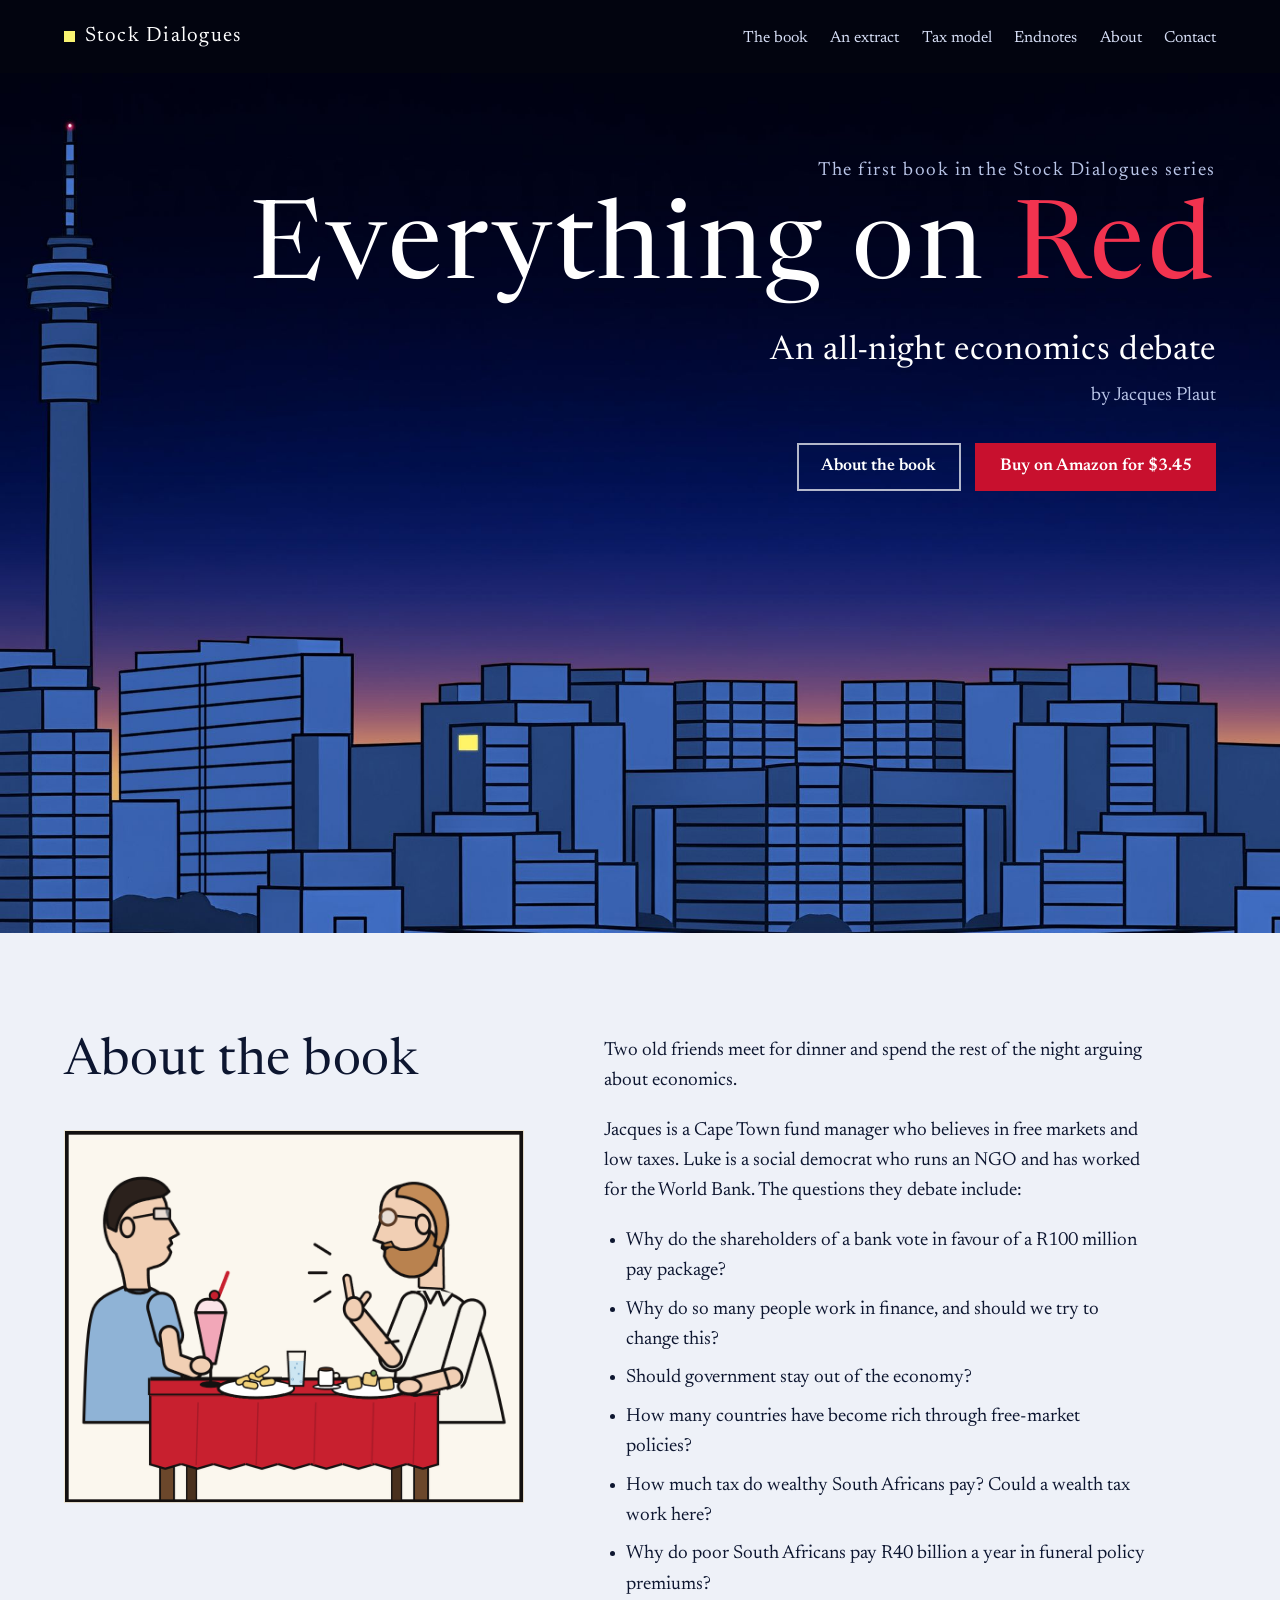
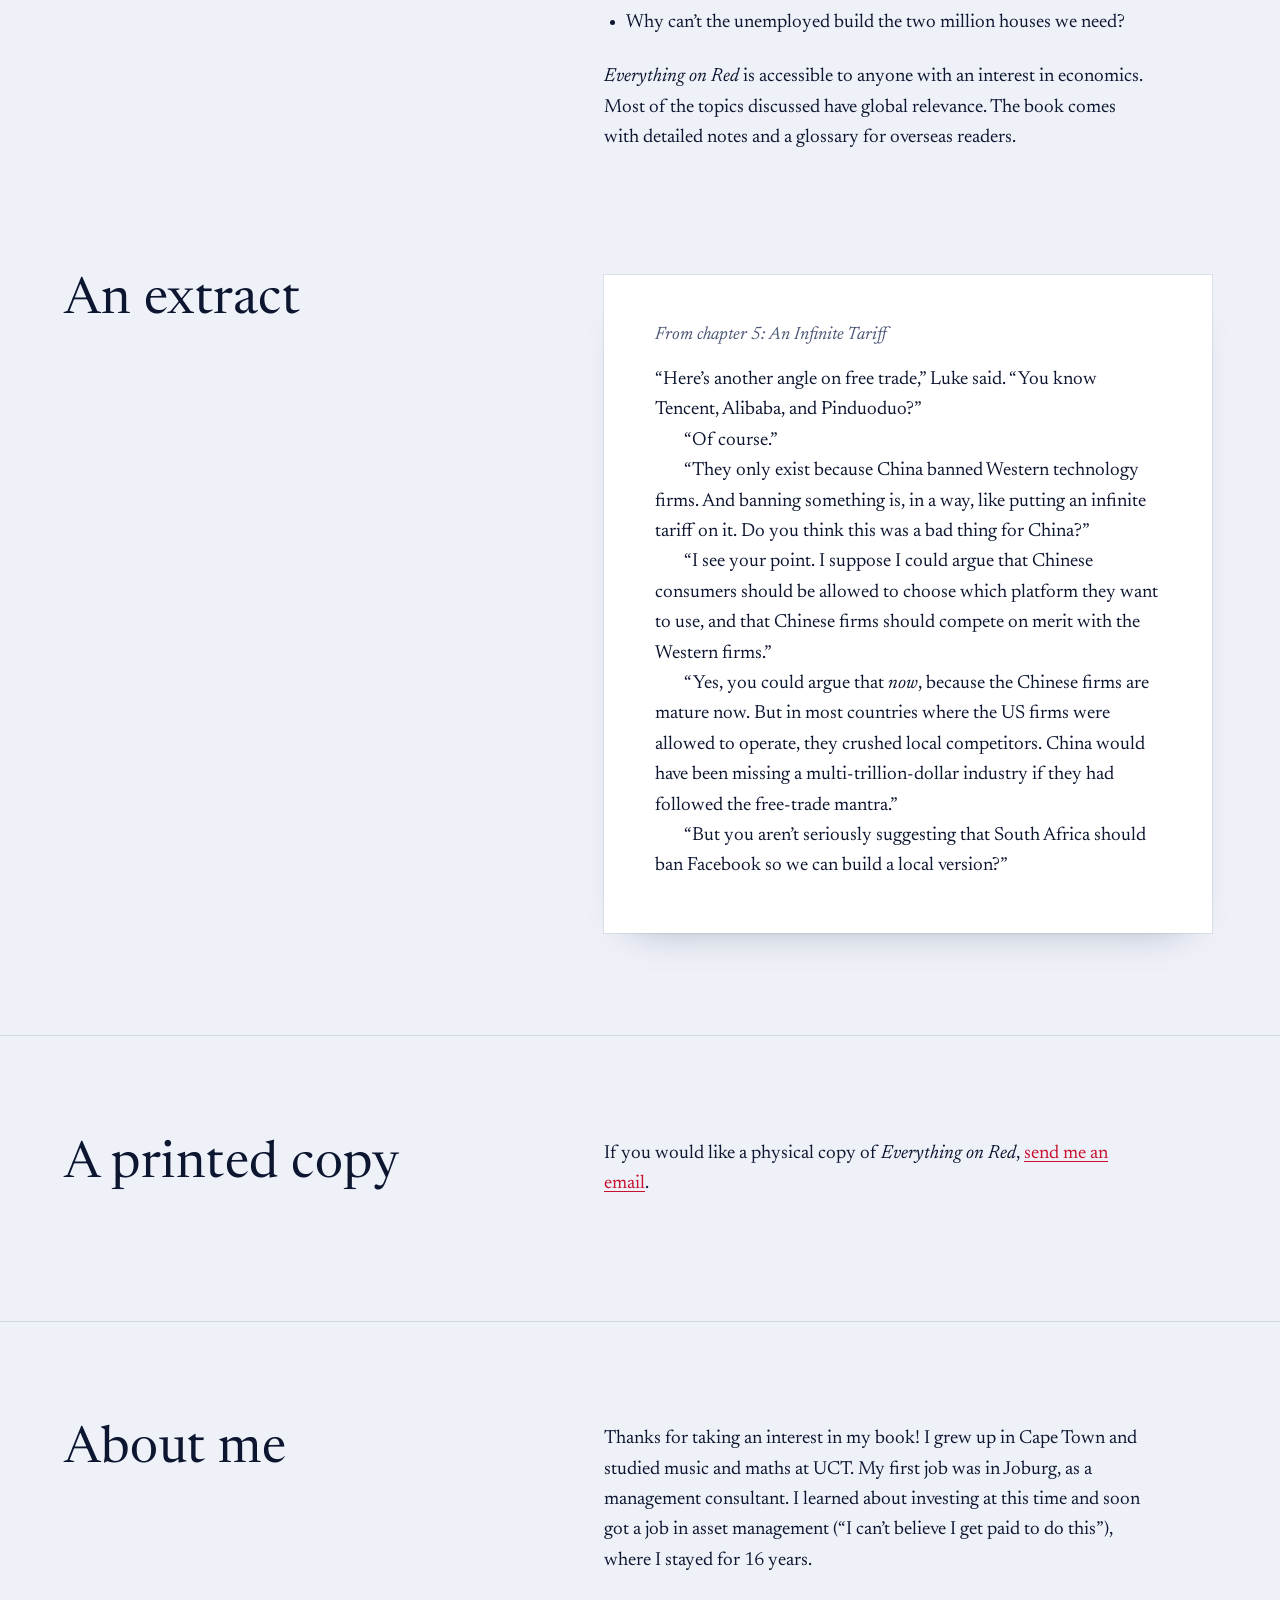
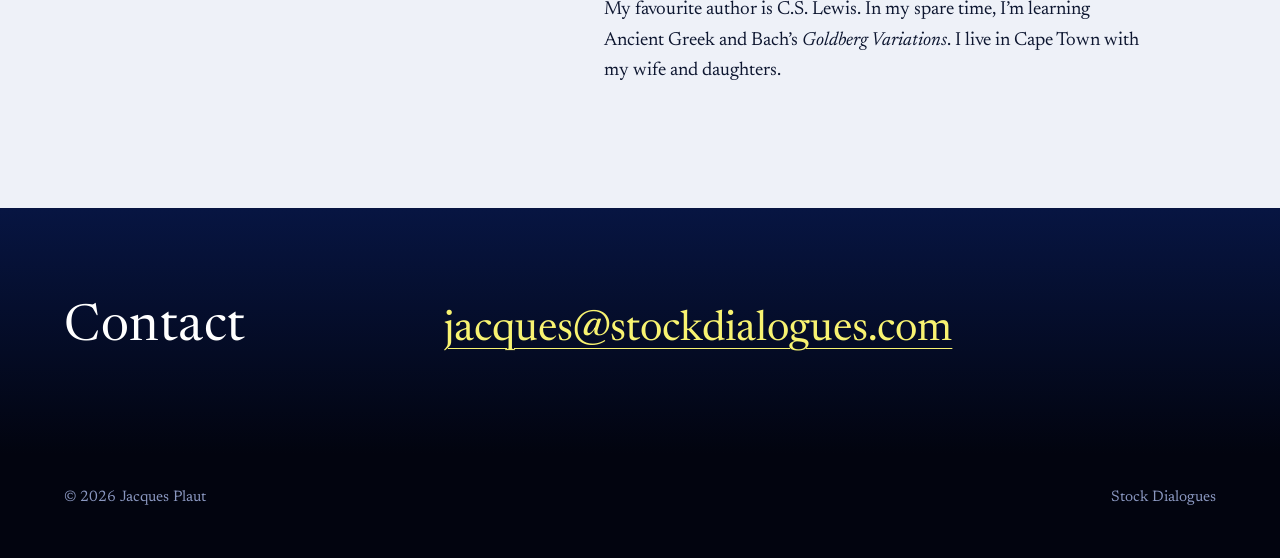
==== index.html @ 253b01ac "Stock Dialogues website" ====
<!doctype html>
<html lang="en-ZA">
<head>
  <meta charset="utf-8">
  <meta name="viewport" content="width=device-width, initial-scale=1">
  <title>Everything on Red by Jacques Plaut | Stock Dialogues</title>
  <meta name="description" content="Everything on Red by Jacques Plaut. Two old friends meet for dinner and spend the rest of the night arguing about economics.">
  <meta property="og:title" content="Everything on Red by Jacques Plaut">
  <meta property="og:description" content="Two old friends meet for dinner and spend the rest of the night arguing about economics.">
  <meta property="og:type" content="book">
  <meta property="og:url" content="https://www.stockdialogues.com/">
  <link rel="canonical" href="https://www.stockdialogues.com/">
  <link rel="icon" href="favicon.svg" type="image/svg+xml">
  <link rel="preconnect" href="https://fonts.googleapis.com">
  <link rel="preconnect" href="https://fonts.gstatic.com" crossorigin>
  <link href="https://fonts.googleapis.com/css2?family=Newsreader:ital,opsz,wght@0,6..72,300;0,6..72,400;0,6..72,600;1,6..72,400&display=swap" rel="stylesheet">
  <link rel="stylesheet" href="style.css?v=20261117">
</head>
<body>
<a class="skip" href="#main">Skip to content</a>

<header class="site-header">
  <div class="wrap">
    <span class="wordmark"><span class="light" aria-hidden="true"></span>Stock Dialogues</span>
    <nav class="site-nav" aria-label="Main">
      <a href="#book">The book</a>
      <a href="#extract">An extract</a>
      <a href="tax-model.html">Tax model</a>
      <a href="notes.html">Endnotes</a>
      <a href="#author">About</a>
      <a href="#contact">Contact</a>
    </nav>
  </div>
</header>

<main id="main">

  <section class="hero" aria-labelledby="title">
    <img class="hero-art" src="images/hero.jpg" width="2000" height="1344" alt="" aria-hidden="true">
    <div class="wrap">
      <p class="hero-series">The first book in the Stock Dialogues series</p>
      <h1 id="title">Everything on <span class="red">Red</span></h1>
      <p class="hero-sub">An all-night economics debate</p>
      <p class="byline">by Jacques Plaut</p>
      <div class="actions">
        <a class="btn" href="#book">About the book</a>
        <a class="btn btn-buy" href="https://www.amazon.com/dp/B0HR61LP95?th=1">Buy on Amazon for $3.45</a>
      </div>
    </div>
  </section>

  <section class="section" id="book" aria-labelledby="book-h">
    <div class="wrap cols">
      <div class="side side-stack">
        <h2 id="book-h">About the book</h2>
        <img src="images/dinner.png" width="996" height="808" alt="Illustration: Jacques, with a strawberry milkshake, and Luke, with an espresso and a glass of sparkling water, arguing across a table with a red tablecloth">
      </div>
      <div class="main">
        <p>Two old friends meet for dinner and spend the rest of the night arguing about economics.</p>
        <p>Jacques is a Cape Town fund manager who believes in free markets and low taxes. Luke is a social democrat who runs an NGO and has worked for the World Bank. The questions they debate include:</p>
        <ul class="questions">
          <li>Why do the shareholders of a bank vote in favour of a R100 million pay package?</li>
          <li>Why do so many people work in finance, and should we try to change this?</li>
          <li>Should government stay out of the economy?</li>
          <li>How many countries have become rich through free-market policies?</li>
          <li>How much tax do wealthy South Africans pay? Could a wealth tax work here?</li>
          <li>Why do poor South Africans pay R40 billion a year in funeral policy premiums?</li>
          <li>Why can’t the unemployed build the two million houses we need?</li>
        </ul>
        <p><i>Everything on Red</i> is accessible to anyone with an interest in economics. Most of the topics discussed have global relevance. The book comes with detailed notes and a glossary for overseas readers.</p>
      </div>
    </div>
  </section>

  <section class="section flush-top" id="extract" aria-labelledby="extract-h">
    <div class="wrap cols">
      <h2 class="side" id="extract-h">An extract</h2>
      <article class="page">
        <h3>From chapter 5: An Infinite Tariff</h3>
        <p>“Here’s another angle on free trade,” Luke said. “You know Tencent, Alibaba, and Pinduoduo?”</p>
        <p>“Of course.”</p>
        <p>“They only exist because China banned Western technology firms. And banning something is, in a way, like putting an infinite tariff on it. Do you think this was a bad thing for China?”</p>
        <p>“I see your point. I suppose I could argue that Chinese consumers should be allowed to choose which platform they want to use, and that Chinese firms should compete on merit with the Western firms.”</p>
        <p>“Yes, you could argue that <i>now</i>, because the Chinese firms are mature now. But in most countries where the US firms were allowed to operate, they crushed local competitors. China would have been missing a multi-trillion-dollar industry if they had followed the free-trade mantra.”</p>
        <p>“But you aren’t seriously suggesting that South Africa should ban Facebook so we can build a local version?”</p>
      </article>
    </div>
  </section>

  <section class="section ruled" id="print" aria-labelledby="print-h">
    <div class="wrap cols">
      <h2 class="side" id="print-h">A printed copy</h2>
      <div class="main">
        <p>If you would like a physical copy of <i>Everything on Red</i>, <a href="mailto:jacques@stockdialogues.com?subject=Physical%20copy%20of%20Everything%20on%20Red">send me an email</a>.</p>
      </div>
    </div>
  </section>

  <section class="section ruled" id="author" aria-labelledby="author-h">
    <div class="wrap cols">
      <h2 class="side" id="author-h">About me</h2>
      <div class="main">
        <p>Thanks for taking an interest in my book! I grew up in Cape Town and studied music and maths at UCT. My first job was in Joburg, as a management consultant. I learned about investing at this time and soon got a job in asset management (“I can’t believe I get paid to do this”), where I stayed for 16 years.</p>
        <p>My favourite author is C.S. Lewis. In my spare time, I’m learning Ancient Greek and Bach’s <i>Goldberg Variations</i>. I live in Cape Town with my wife and daughters.</p>
      </div>
    </div>
  </section>

  <section class="contact" id="contact" aria-labelledby="contact-h">
    <div class="wrap cols">
      <h2 class="side" id="contact-h">Contact</h2>
      <a class="email" href="mailto:jacques@stockdialogues.com">jacques@stockdialogues.com</a>
    </div>
  </section>

</main>

<footer class="site-footer">
  <div class="wrap">
    <span>© 2026 Jacques Plaut</span>
    <span>Stock Dialogues</span>
  </div>
</footer>
<!-- Cloudflare Web Analytics --><script type='module' src='https://static.cloudflareinsights.com/beacon.min.js' data-cf-beacon='{"token": "83130190040b4388af3e68f69cc9f07f"}'></script><!-- End Cloudflare Web Analytics -->
</body>
</html>
---- style.css ----
/* Stock Dialogues — author site for Jacques Plaut
   Night sky over Johannesburg, Hillbrow Tower, a line of dawn, red for "Red". */
:root {
  --sky-top: #02040F;
  --sky: #071542;
  --sky-low: #0F2A7A;
  --building: #4466B0;
  --window: #F8F371;
  --red: #C8102E;
  --red-on-dark: #F2334F;
  --paper: #EEF1F8;
  --ink: #0D1630;
  --ink-soft: #4B5675;
  --serif: "Newsreader", "Georgia", serif;
}

*, *::before, *::after { box-sizing: border-box; }
html { -webkit-text-size-adjust: 100%; scroll-behavior: smooth; }
@media (prefers-reduced-motion: reduce) { html { scroll-behavior: auto; } }

body {
  margin: 0;
  background: var(--paper);
  color: var(--ink);
  font-family: var(--serif);
  font-size: 1.1875rem;
  line-height: 1.6;
  font-optical-sizing: auto;
  text-rendering: optimizeLegibility;
}

img { max-width: 100%; height: auto; display: block; }
a { color: var(--red); text-underline-offset: 0.18em; text-decoration-thickness: 1px; }
a:hover { color: #A50C25; text-decoration-thickness: 2px; }
:focus-visible { outline: 3px solid #F0862A; outline-offset: 3px; border-radius: 2px; }

.wrap { width: min(72rem, 100% - 2rem); margin-inline: auto; }

h1, h2, h3 { font-family: var(--serif); font-weight: 400; line-height: 1.05; margin: 0; }
h2 { font-size: clamp(2.1rem, 1.5rem + 2.4vw, 3.2rem); letter-spacing: 0.01em; }
p { margin: 0 0 1em; }

.skip { position: absolute; left: -999px; top: 0; background: var(--ink); color: #fff; padding: .5rem 1rem; z-index: 10; }
.skip:focus { left: 1rem; }

/* ---------- Header ---------- */
.site-header { padding: 1.25rem 0; background: var(--sky-top); color: #fff; }
.site-header .wrap { display: flex; align-items: baseline; justify-content: space-between; gap: 1rem; flex-wrap: wrap; }
.wordmark { font-size: 1.3rem; letter-spacing: .06em; color: #fff; text-decoration: none; display: inline-flex; align-items: center; gap: .6rem; }
.wordmark:hover { color: #fff; }
.light { display: inline-block; width: 11px; height: 11px; background: var(--window); flex: none; }
.site-nav { display: flex; gap: .6rem 1.4rem; flex-wrap: wrap; font-size: 1rem; }
.site-nav a { color: #D6DEF5; text-decoration: none; }
.site-nav a:hover, .site-nav a[aria-current="page"] { color: #fff; text-decoration: underline; }

/* ---------- Hero: the cover's night sky and Hillbrow Tower ---------- */
.hero {
  position: relative; overflow: hidden; color: #fff; background: var(--sky-top);
  height: max(640px, calc(100vw * 1680 / 2500));
}
.hero-art { position: absolute; inset: 0; width: 100%; height: 100%; object-fit: cover; object-position: left top; }
.hero .wrap { position: relative; z-index: 1; padding-top: clamp(3rem, 6.5vw, 6.5rem); padding-bottom: 3rem; text-align: right; }
.hero .actions { justify-content: flex-end; }
.hero-series { color: #B9C5E8; letter-spacing: .08em; margin-bottom: .75rem; }
.hero h1 { font-size: clamp(3.2rem, 1.2rem + 7vw, 7.75rem); line-height: 1; letter-spacing: .03em; }
.hero h1 .red { color: var(--red-on-dark); }
.hero-sub { font-size: clamp(1.5rem, 1.1rem + 1.4vw, 2.125rem); line-height: 1.25; letter-spacing: .02em; margin: 1.4rem 0 .5rem; }
.byline { color: #B9C5E8; margin-bottom: 2rem; }
.actions { display: flex; gap: .9rem; flex-wrap: wrap; align-items: center; }
.btn {
  display: inline-block; font-family: var(--serif); font-size: 1.0625rem; font-weight: 600; line-height: 1.2;
  padding: .75rem 1.4rem; border: 2px solid rgba(255,255,255,.7); color: #fff; text-decoration: none;
}
.btn:hover { background: #fff; color: var(--ink); border-color: #fff; text-decoration: none; }
.btn[aria-disabled="true"] { border: 2px dashed rgba(185,197,232,.6); color: #B9C5E8; cursor: default; background: transparent; }

/* ---------- Content sections ---------- */
.section { padding: clamp(4rem, 8vw, 6.5rem) 0; }
.section.ruled { border-top: 1px solid rgba(13,22,48,.12); }
.section.flush-top { padding-top: 0; }
.cols { display: flex; flex-wrap: wrap; gap: 2rem 5rem; }
.cols > .side { flex: 1 1 300px; max-width: 460px; min-width: 0; }
.cols > .main { flex: 999 1 420px; max-width: 34rem; min-width: 0; }
.side-stack { display: flex; flex-direction: column; gap: 2.5rem; }

.questions { margin: 0 0 1.5rem; padding-left: 1.4rem; }
.questions li { margin-bottom: .5rem; }

.page {
  background: #fff; padding: clamp(1.75rem, 4vw, 3.5rem); max-width: 38rem;
  box-shadow: 0 0 0 1px rgba(13,22,48,.08), 0 20px 40px -30px rgba(13,22,48,.4);
}
.cols > .page { flex: 999 1 420px; min-width: 0; }
.page h3 { font-size: 1.125rem; font-style: italic; color: var(--ink-soft); margin-bottom: 1.25rem; }
.page p { margin: 0; text-indent: 1.5em; }
.page p:first-of-type { text-indent: 0; }

/* ---------- Contact ---------- */
.contact { background: linear-gradient(to bottom, var(--sky) 0%, var(--sky-top) 100%); color: #DCE4F8; padding: clamp(4rem, 7vw, 6rem) 0; }
.contact .cols { align-items: baseline; gap: 1.5rem 5rem; }
.contact h2 { color: #fff; }
.email { flex: 999 1 420px; min-width: 0; font-size: clamp(1.5rem, 1rem + 2.4vw, 2.625rem); color: var(--window); word-break: break-word; }
.email:hover { color: #fff; }

/* ---------- Footer ---------- */
.site-footer { padding: 2rem 0 3rem; font-size: .95rem; color: #8A97C0; background: var(--sky-top); }
.site-footer a { color: #C9D3F0; }
.site-footer .wrap { display: flex; justify-content: space-between; gap: 1rem; flex-wrap: wrap; }

/* ---------- Inner pages ---------- */
.inner { padding: clamp(3rem, 6vw, 5rem) 0 clamp(4rem, 8vw, 7.5rem); }
.inner .cols { align-items: flex-start; gap: 3rem 5rem; }
.inner .cols > .main { flex: 6 1 360px; }
.inner .cols > .art { flex: 5 1 340px; min-width: 0; }
.inner h1 { font-size: clamp(2.6rem, 1.6rem + 4vw, 4.5rem); margin-bottom: 1.5rem; }
.src { font-style: italic; font-size: 1rem; color: var(--ink-soft); margin-top: -.6em; }
.placeholder { background: #FFF7C2; outline: 1px dashed #B9962A; padding: .1em .35em; }

/* ---------- Notes page ---------- */
.notes-page h1 { margin-bottom: 1.25rem; }
.chapter-jump { margin: 0 0 3rem; padding: 1.25rem 0; border-top: 1px solid rgba(13,22,48,.12); border-bottom: 1px solid rgba(13,22,48,.12); }
.chapter-jump p { margin: 0 0 .6rem; font-style: italic; color: var(--ink-soft); font-size: 1rem; }
.chapter-jump ol { list-style: none; margin: 0; padding: 0; display: flex; flex-wrap: wrap; gap: .5rem; }
.chapter-jump a {
  display: inline-grid; place-items: center; min-width: 2.75rem; height: 2.75rem; padding: 0 .5rem;
  border: 1px solid rgba(13,22,48,.25); color: var(--ink); text-decoration: none; font-size: 1.05rem; background: #fff;
}
.chapter-jump a:hover { border-color: var(--red); color: var(--red); }
.notes-body { max-width: 40rem; }
.notes-body h2 { font-size: clamp(1.6rem, 1.2rem + 1.2vw, 2.1rem); margin: 3rem 0 1rem; scroll-margin-top: 1rem; }
.notes-body p { hyphens: auto; }
.notes-body a { overflow-wrap: anywhere; }
.notes-body blockquote { margin: 0 0 1em; padding-left: 1.25rem; border-left: 3px solid rgba(13,22,48,.18); }
.to-top { margin-top: 3rem; }

/* Phones: taller hero, text kept clear of the tower */
@media (max-width: 600px) {
  .hero { height: 860px; }
  .hero .wrap { padding-left: 128px; padding-top: 2.5rem; }
  .hero h1 { font-size: 2.75rem; }
  .hero-sub { font-size: 1.4rem; }
}

/* Download link on the tax model page */
.download { margin: 1.75rem 0 2.5rem; }
.download a {
  display: inline-block; padding: .75rem 1.4rem; border: 2px solid var(--red); background: var(--red); color: #fff;
  font-weight: 600; text-decoration: none; line-height: 1.2;
}
.download a:hover { background: #A50C25; border-color: #A50C25; color: #fff; }
.download span { display: inline-block; margin-left: .6rem; font-size: 1rem; color: var(--ink-soft); }

/* The Amazon button stands out from the outline button beside it */
.btn-buy { background: var(--red); border-color: var(--red); }
.btn-buy:hover { background: #A50C25; border-color: #A50C25; color: #fff; }
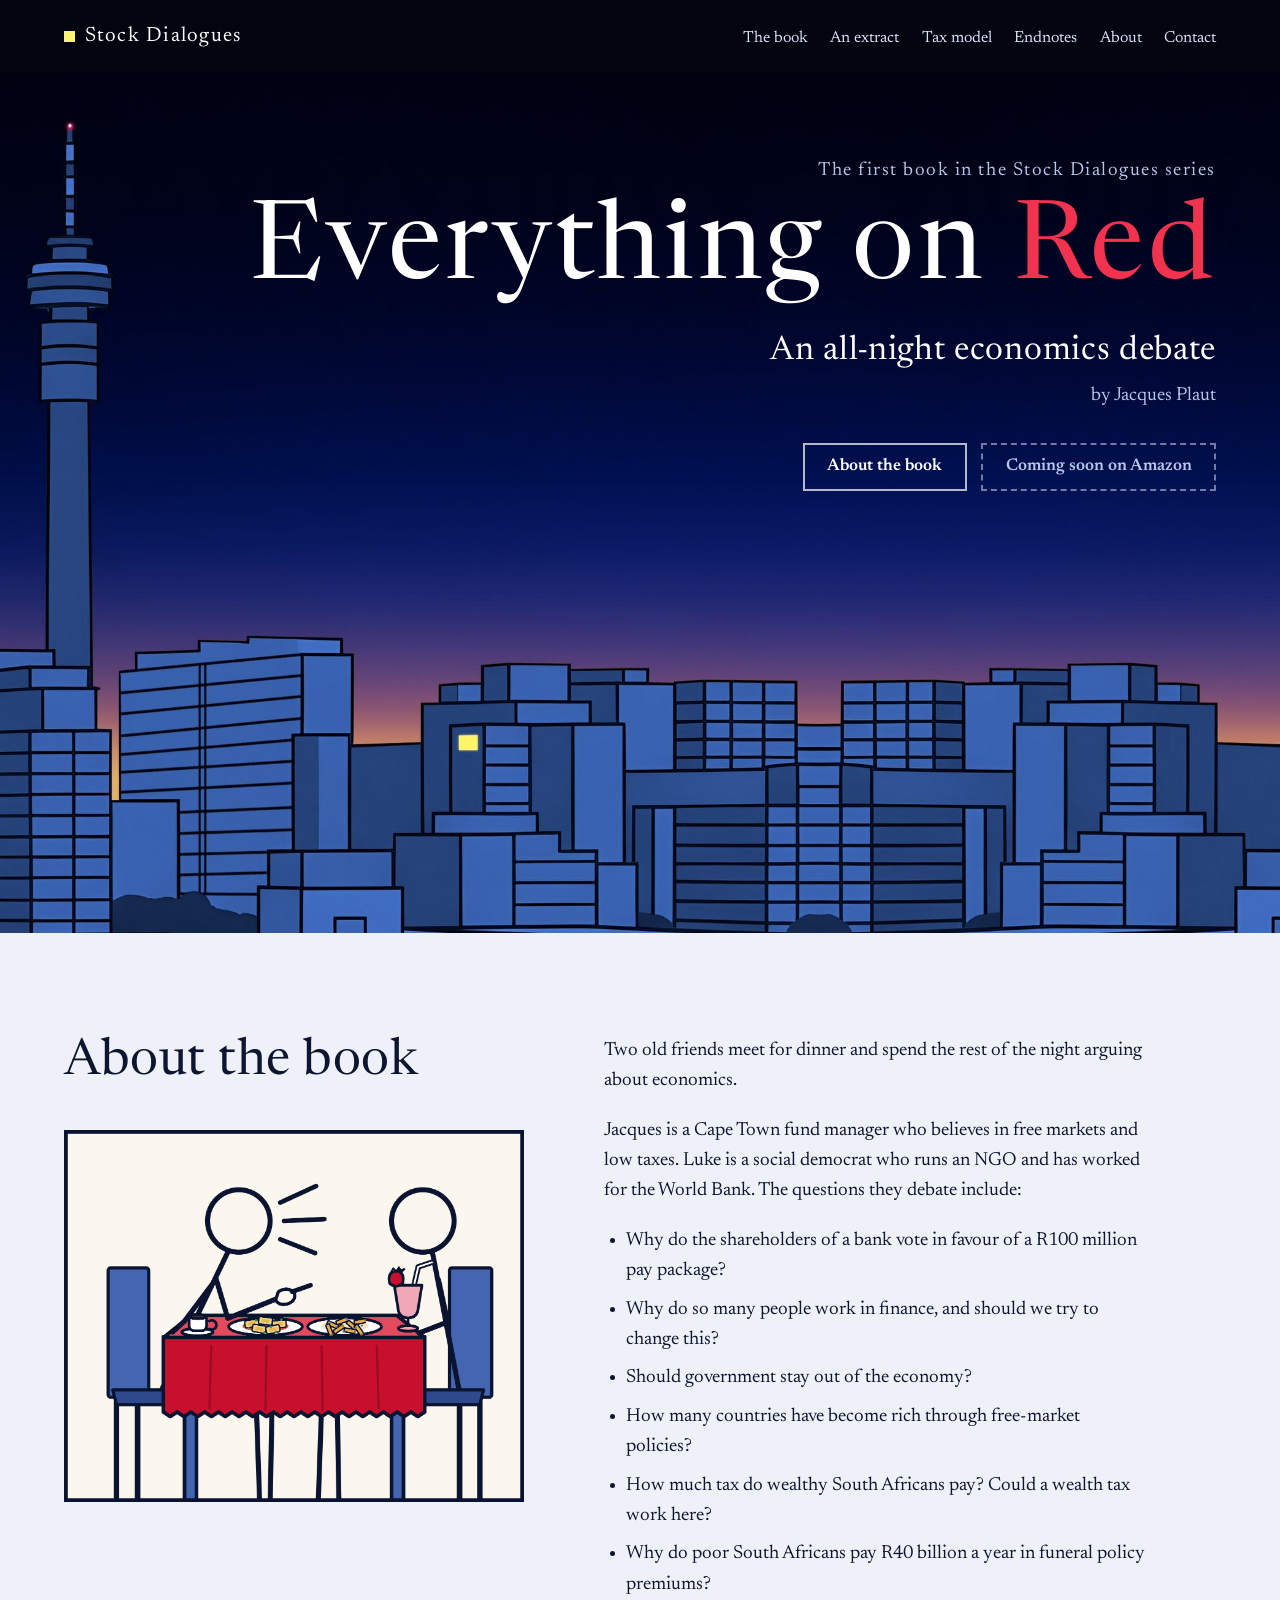
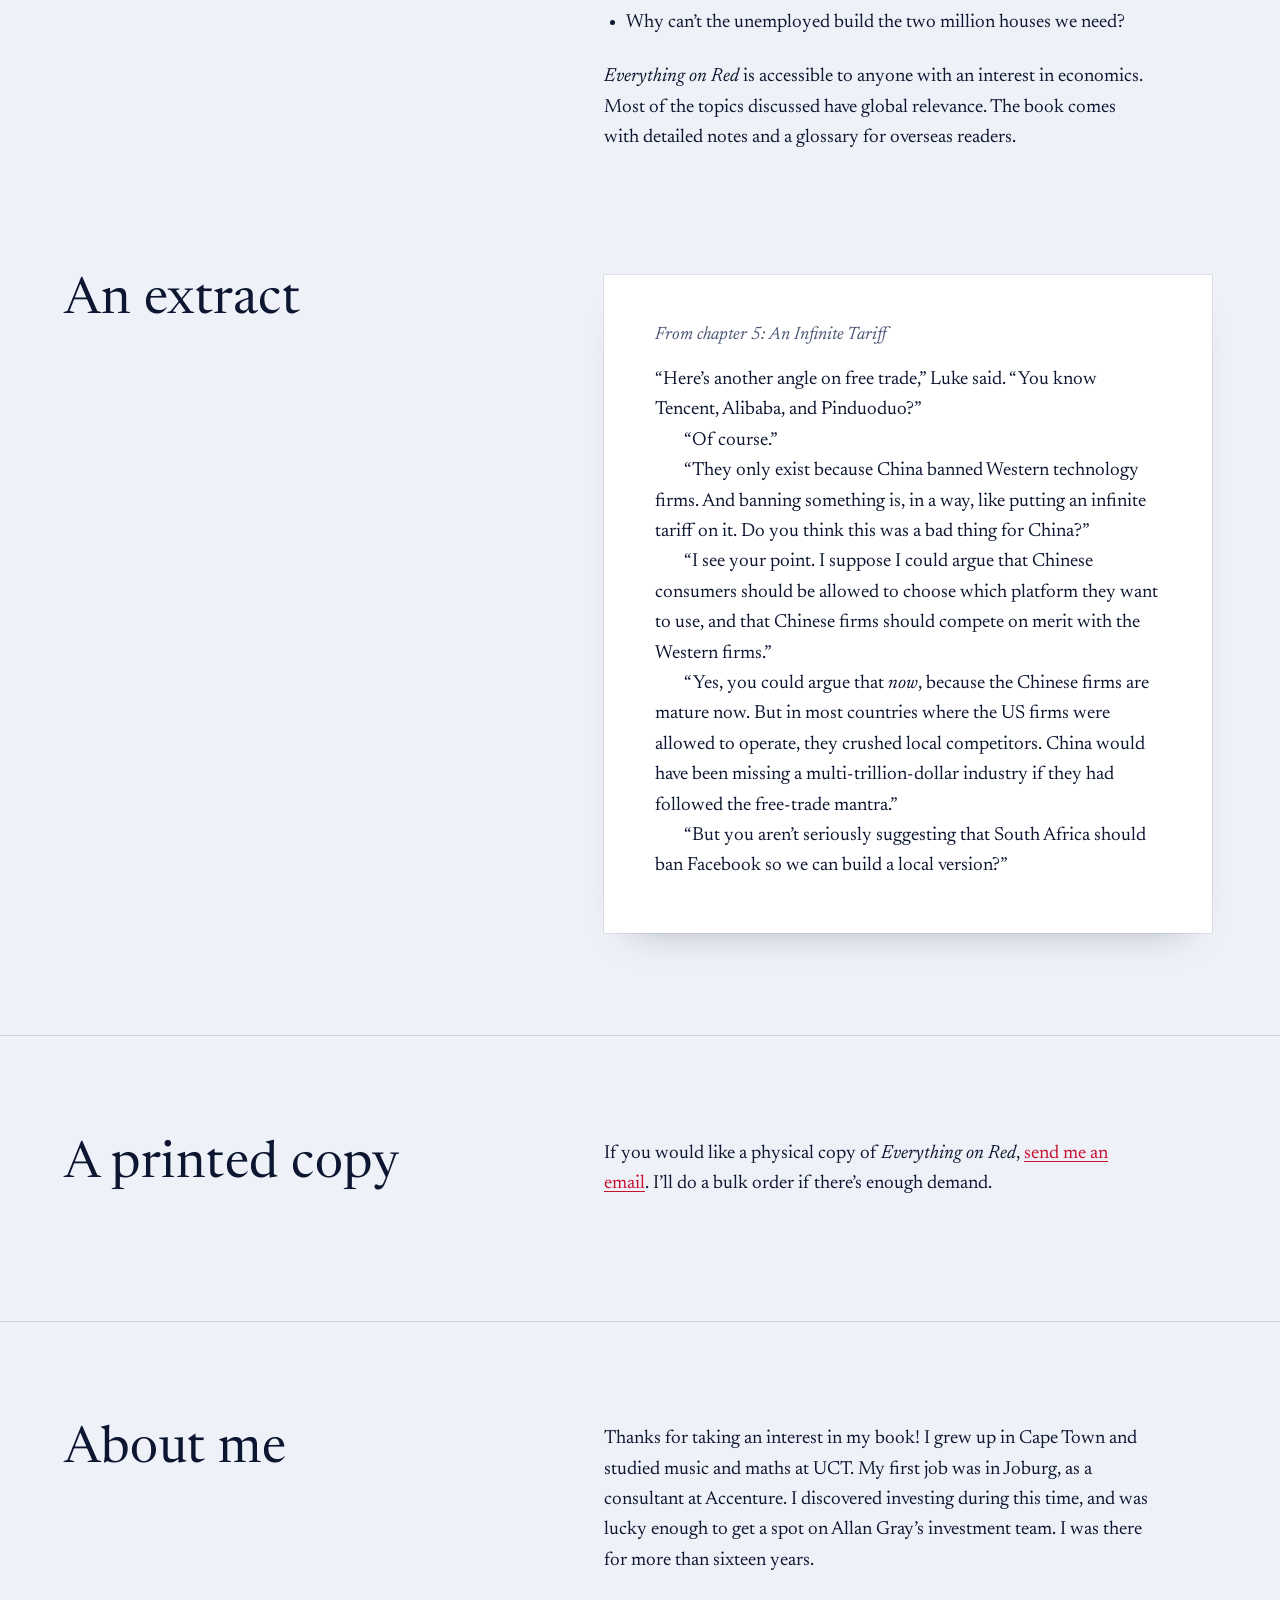
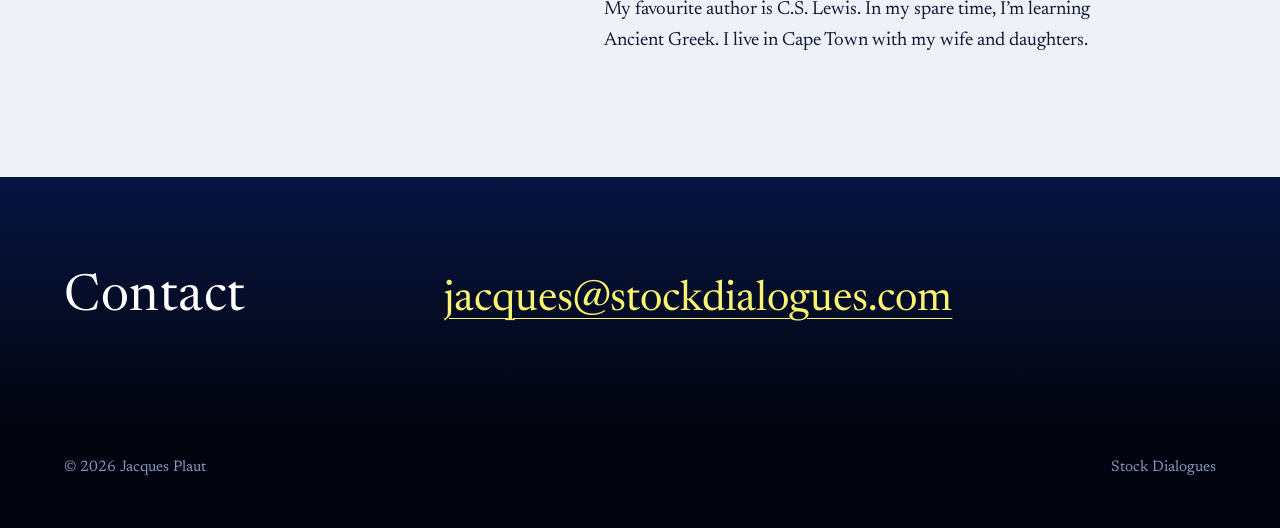
==== commit c3961000: "Stock Dialogues website" ====
--- a/index.html
+++ b/index.html
@@ -14,7 +14,7 @@
   <link rel="preconnect" href="https://fonts.googleapis.com">
   <link rel="preconnect" href="https://fonts.gstatic.com" crossorigin>
   <link href="https://fonts.googleapis.com/css2?family=Newsreader:ital,opsz,wght@0,6..72,300;0,6..72,400;0,6..72,600;1,6..72,400&display=swap" rel="stylesheet">
-  <link rel="stylesheet" href="style.css?v=20261117">
+  <link rel="stylesheet" href="style.css">
 </head>
 <body>
 <a class="skip" href="#main">Skip to content</a>
@@ -44,7 +44,9 @@
       <p class="byline">by Jacques Plaut</p>
       <div class="actions">
         <a class="btn" href="#book">About the book</a>
-        <a class="btn btn-buy" href="https://www.amazon.com/dp/B0HR61LP95?th=1">Buy on Amazon for $3.45</a>
+        <!-- When the book is live, replace this span with:
+             <a class="btn" href="AMAZON-LINK-HERE">Buy on Amazon</a> -->
+        <span class="btn" aria-disabled="true">Coming soon on Amazon</span>
       </div>
     </div>
   </section>
@@ -53,7 +55,7 @@
     <div class="wrap cols">
       <div class="side side-stack">
         <h2 id="book-h">About the book</h2>
-        <img src="images/dinner.png" width="996" height="808" alt="Illustration: Jacques, with a strawberry milkshake, and Luke, with an espresso and a glass of sparkling water, arguing across a table with a red tablecloth">
+        <img src="images/dinner.png" width="1500" height="1215" alt="Illustration: two stick figures at a restaurant table with a red tablecloth. Luke, with an espresso and a plate of ravioli, is talking and pointing; Jacques sits opposite with a strawberry milkshake and a plate of penne.">
       </div>
       <div class="main">
         <p>Two old friends meet for dinner and spend the rest of the night arguing about economics.</p>
@@ -91,7 +93,7 @@
     <div class="wrap cols">
       <h2 class="side" id="print-h">A printed copy</h2>
       <div class="main">
-        <p>If you would like a physical copy of <i>Everything on Red</i>, <a href="mailto:jacques@stockdialogues.com?subject=Physical%20copy%20of%20Everything%20on%20Red">send me an email</a>.</p>
+        <p>If you would like a physical copy of <i>Everything on Red</i>, <a href="mailto:jacques@stockdialogues.com?subject=Physical%20copy%20of%20Everything%20on%20Red">send me an email</a>. I’ll do a bulk order if there’s enough demand.</p>
       </div>
     </div>
   </section>
@@ -100,8 +102,8 @@
     <div class="wrap cols">
       <h2 class="side" id="author-h">About me</h2>
       <div class="main">
-        <p>Thanks for taking an interest in my book! I grew up in Cape Town and studied music and maths at UCT. My first job was in Joburg, as a management consultant. I learned about investing at this time and soon got a job in asset management (“I can’t believe I get paid to do this”), where I stayed for 16 years.</p>
-        <p>My favourite author is C.S. Lewis. In my spare time, I’m learning Ancient Greek and Bach’s <i>Goldberg Variations</i>. I live in Cape Town with my wife and daughters.</p>
+        <p>Thanks for taking an interest in my book! I grew up in Cape Town and studied music and maths at UCT. My first job was in Joburg, as a consultant at Accenture. I discovered investing during this time, and was lucky enough to get a spot on Allan Gray’s investment team. I was there for more than sixteen years.</p>
+        <p>My favourite author is C.S. Lewis. In my spare time, I’m learning Ancient Greek. I live in Cape Town with my wife and daughters.</p>
       </div>
     </div>
   </section>
@@ -121,6 +123,5 @@
     <span>Stock Dialogues</span>
   </div>
 </footer>
-<!-- Cloudflare Web Analytics --><script type='module' src='https://static.cloudflareinsights.com/beacon.min.js' data-cf-beacon='{"token": "83130190040b4388af3e68f69cc9f07f"}'></script><!-- End Cloudflare Web Analytics -->
 </body>
 </html>
--- a/style.css
+++ b/style.css
@@ -140,16 +140,3 @@
   .hero h1 { font-size: 2.75rem; }
   .hero-sub { font-size: 1.4rem; }
 }
-
-/* Download link on the tax model page */
-.download { margin: 1.75rem 0 2.5rem; }
-.download a {
-  display: inline-block; padding: .75rem 1.4rem; border: 2px solid var(--red); background: var(--red); color: #fff;
-  font-weight: 600; text-decoration: none; line-height: 1.2;
-}
-.download a:hover { background: #A50C25; border-color: #A50C25; color: #fff; }
-.download span { display: inline-block; margin-left: .6rem; font-size: 1rem; color: var(--ink-soft); }
-
-/* The Amazon button stands out from the outline button beside it */
-.btn-buy { background: var(--red); border-color: var(--red); }
-.btn-buy:hover { background: #A50C25; border-color: #A50C25; color: #fff; }
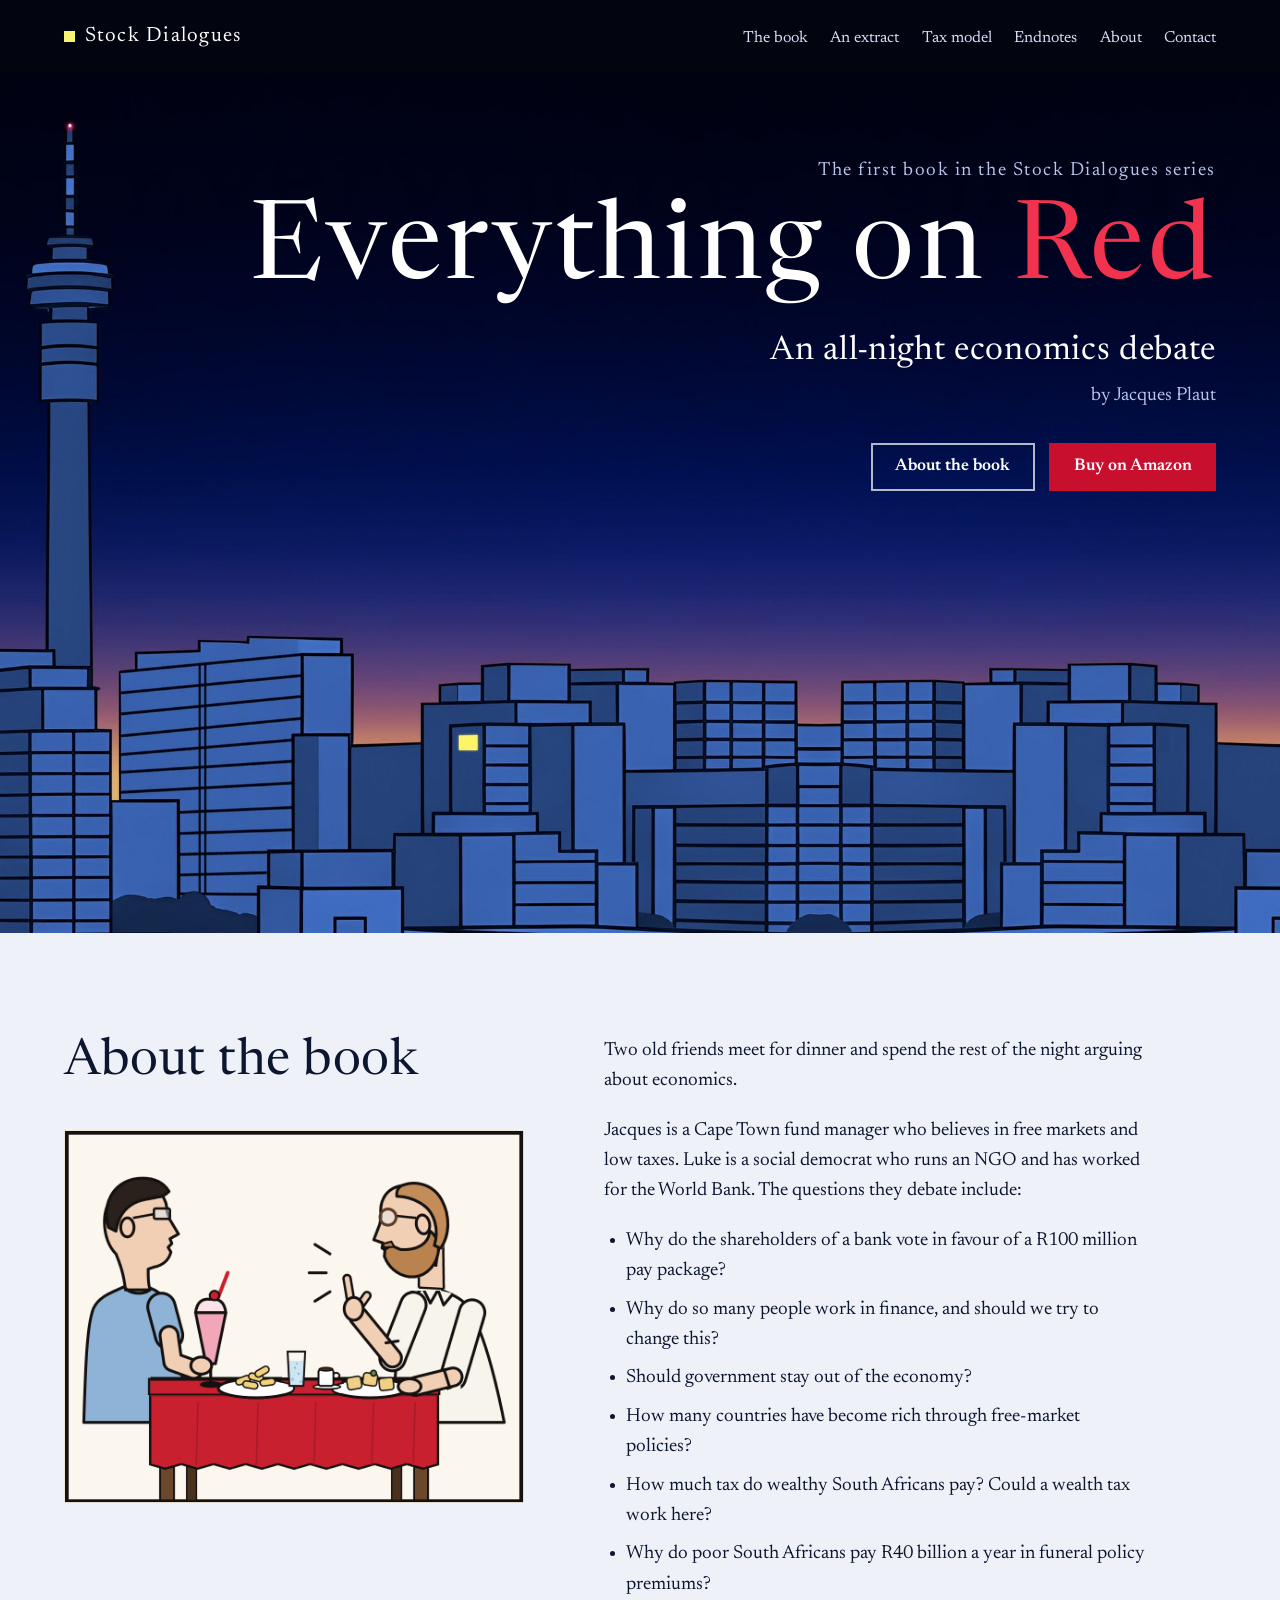
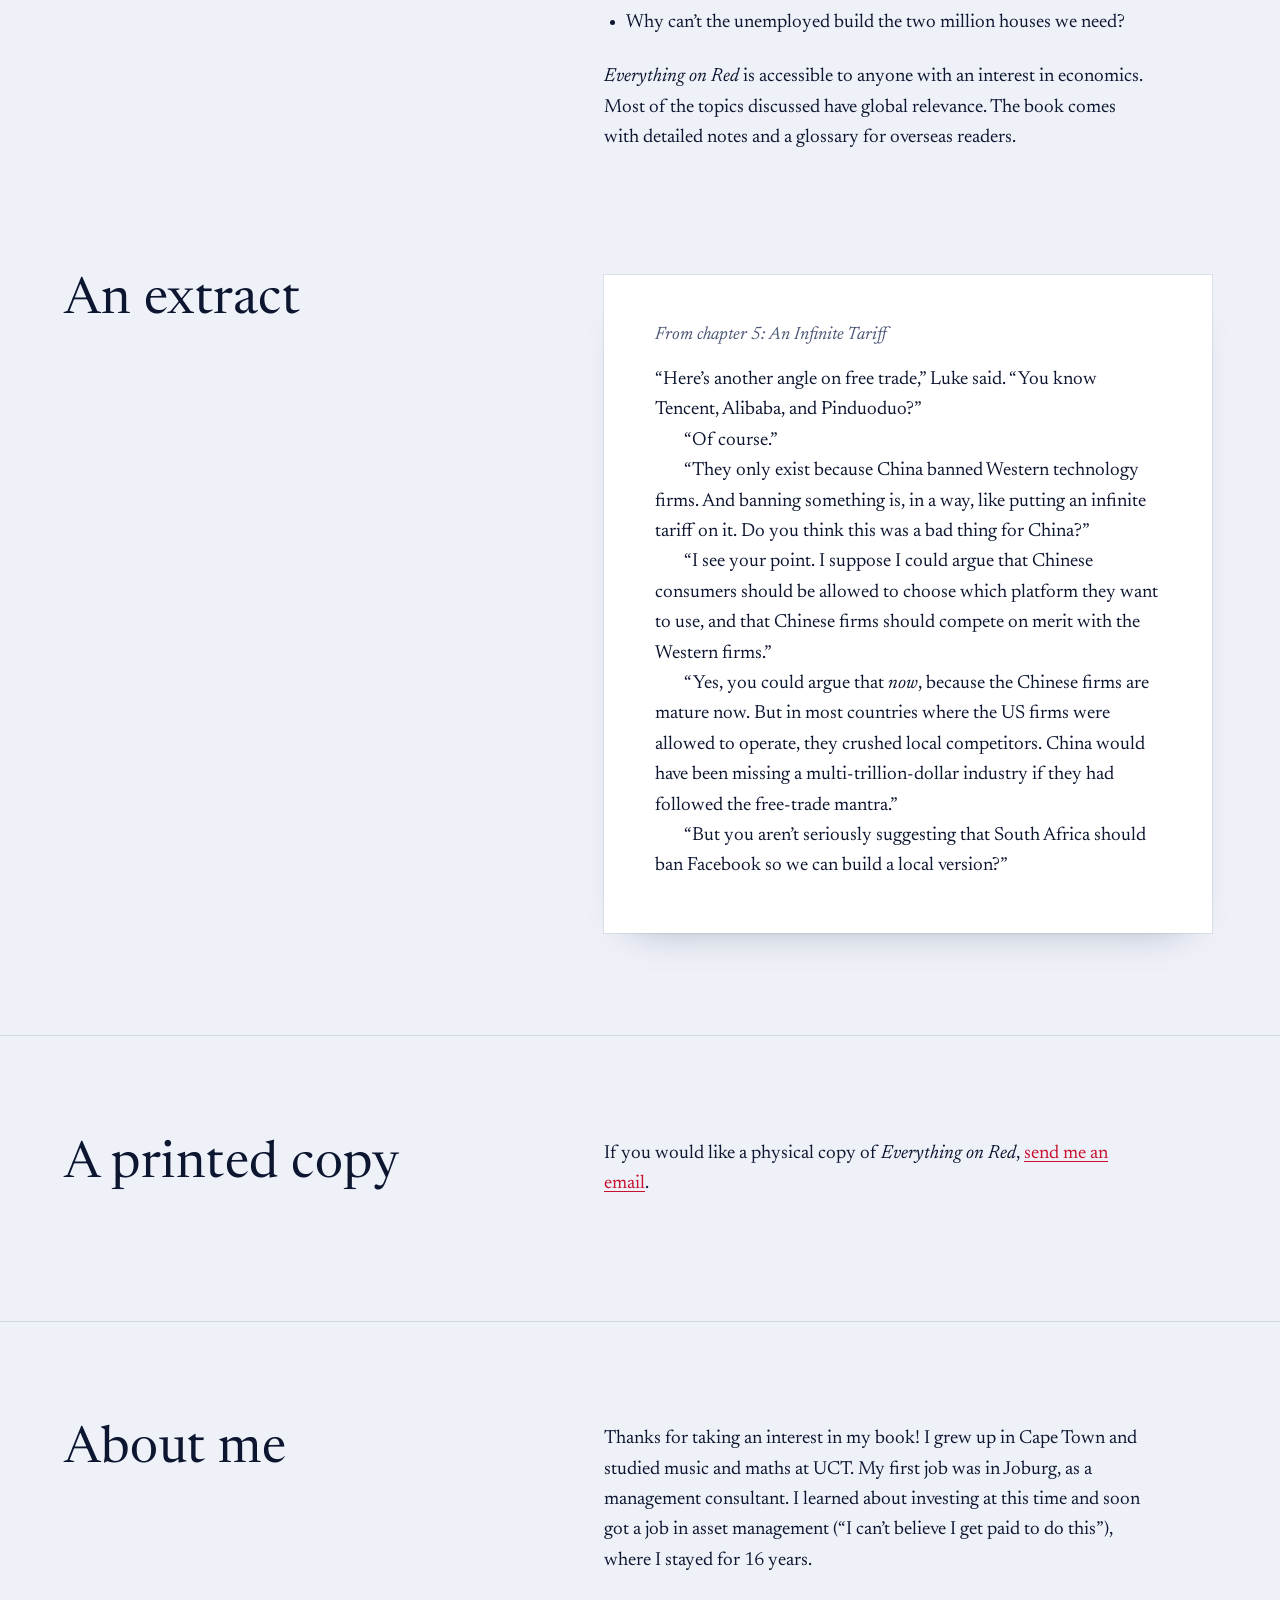
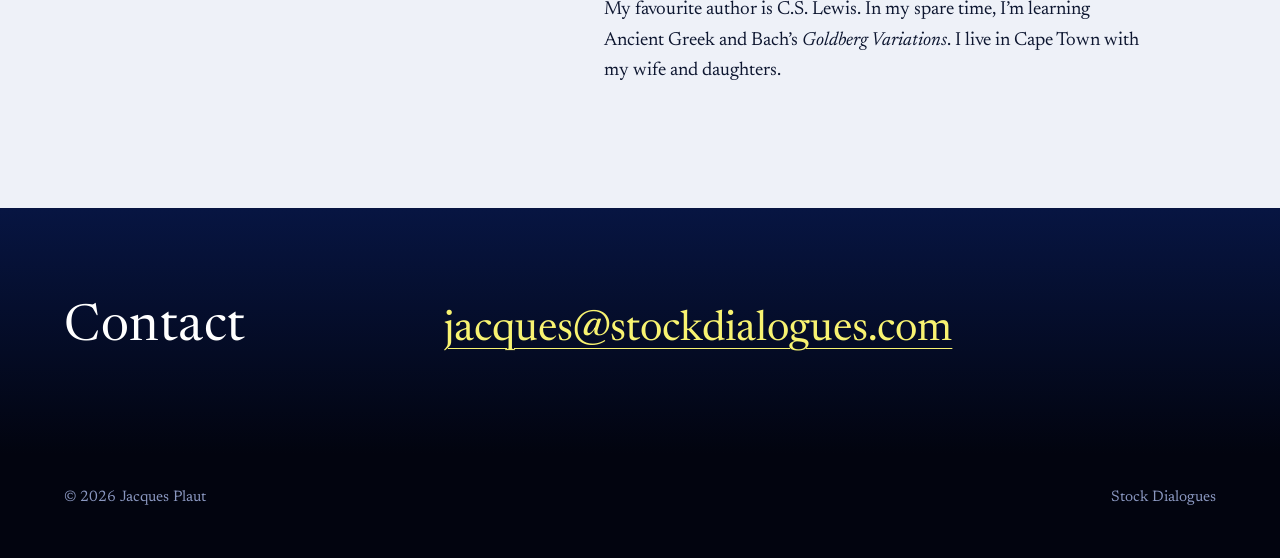
==== commit d42442d4: "Stock Dialogues website" ====
--- a/index.html
+++ b/index.html
@@ -14,7 +14,7 @@
   <link rel="preconnect" href="https://fonts.googleapis.com">
   <link rel="preconnect" href="https://fonts.gstatic.com" crossorigin>
   <link href="https://fonts.googleapis.com/css2?family=Newsreader:ital,opsz,wght@0,6..72,300;0,6..72,400;0,6..72,600;1,6..72,400&display=swap" rel="stylesheet">
-  <link rel="stylesheet" href="style.css">
+  <link rel="stylesheet" href="style.css?v=20261110">
 </head>
 <body>
 <a class="skip" href="#main">Skip to content</a>
@@ -44,9 +44,7 @@
       <p class="byline">by Jacques Plaut</p>
       <div class="actions">
         <a class="btn" href="#book">About the book</a>
-        <!-- When the book is live, replace this span with:
-             <a class="btn" href="AMAZON-LINK-HERE">Buy on Amazon</a> -->
-        <span class="btn" aria-disabled="true">Coming soon on Amazon</span>
+        <a class="btn btn-buy" href="https://www.amazon.com/dp/B0HR61LP95?th=1">Buy on Amazon</a>
       </div>
     </div>
   </section>
@@ -55,7 +53,7 @@
     <div class="wrap cols">
       <div class="side side-stack">
         <h2 id="book-h">About the book</h2>
-        <img src="images/dinner.png" width="1500" height="1215" alt="Illustration: two stick figures at a restaurant table with a red tablecloth. Luke, with an espresso and a plate of ravioli, is talking and pointing; Jacques sits opposite with a strawberry milkshake and a plate of penne.">
+        <img src="images/dinner.png" width="996" height="808" alt="Illustration: Jacques, with a strawberry milkshake, and Luke, with an espresso and a glass of sparkling water, arguing across a table with a red tablecloth">
       </div>
       <div class="main">
         <p>Two old friends meet for dinner and spend the rest of the night arguing about economics.</p>
@@ -93,7 +91,7 @@
     <div class="wrap cols">
       <h2 class="side" id="print-h">A printed copy</h2>
       <div class="main">
-        <p>If you would like a physical copy of <i>Everything on Red</i>, <a href="mailto:jacques@stockdialogues.com?subject=Physical%20copy%20of%20Everything%20on%20Red">send me an email</a>. I’ll do a bulk order if there’s enough demand.</p>
+        <p>If you would like a physical copy of <i>Everything on Red</i>, <a href="mailto:jacques@stockdialogues.com?subject=Physical%20copy%20of%20Everything%20on%20Red">send me an email</a>.</p>
       </div>
     </div>
   </section>
@@ -102,8 +100,8 @@
     <div class="wrap cols">
       <h2 class="side" id="author-h">About me</h2>
       <div class="main">
-        <p>Thanks for taking an interest in my book! I grew up in Cape Town and studied music and maths at UCT. My first job was in Joburg, as a consultant at Accenture. I discovered investing during this time, and was lucky enough to get a spot on Allan Gray’s investment team. I was there for more than sixteen years.</p>
-        <p>My favourite author is C.S. Lewis. In my spare time, I’m learning Ancient Greek. I live in Cape Town with my wife and daughters.</p>
+        <p>Thanks for taking an interest in my book! I grew up in Cape Town and studied music and maths at UCT. My first job was in Joburg, as a management consultant. I learned about investing at this time and soon got a job in asset management (“I can’t believe I get paid to do this”), where I stayed for 16 years.</p>
+        <p>My favourite author is C.S. Lewis. In my spare time, I’m learning Ancient Greek and Bach’s <i>Goldberg Variations</i>. I live in Cape Town with my wife and daughters.</p>
       </div>
     </div>
   </section>
--- a/style.css
+++ b/style.css
@@ -140,3 +140,16 @@
   .hero h1 { font-size: 2.75rem; }
   .hero-sub { font-size: 1.4rem; }
 }
+
+/* Download link on the tax model page */
+.download { margin: 1.75rem 0 2.5rem; }
+.download a {
+  display: inline-block; padding: .75rem 1.4rem; border: 2px solid var(--red); background: var(--red); color: #fff;
+  font-weight: 600; text-decoration: none; line-height: 1.2;
+}
+.download a:hover { background: #A50C25; border-color: #A50C25; color: #fff; }
+.download span { display: inline-block; margin-left: .6rem; font-size: 1rem; color: var(--ink-soft); }
+
+/* The Amazon button stands out from the outline button beside it */
+.btn-buy { background: var(--red); border-color: var(--red); }
+.btn-buy:hover { background: #A50C25; border-color: #A50C25; color: #fff; }
